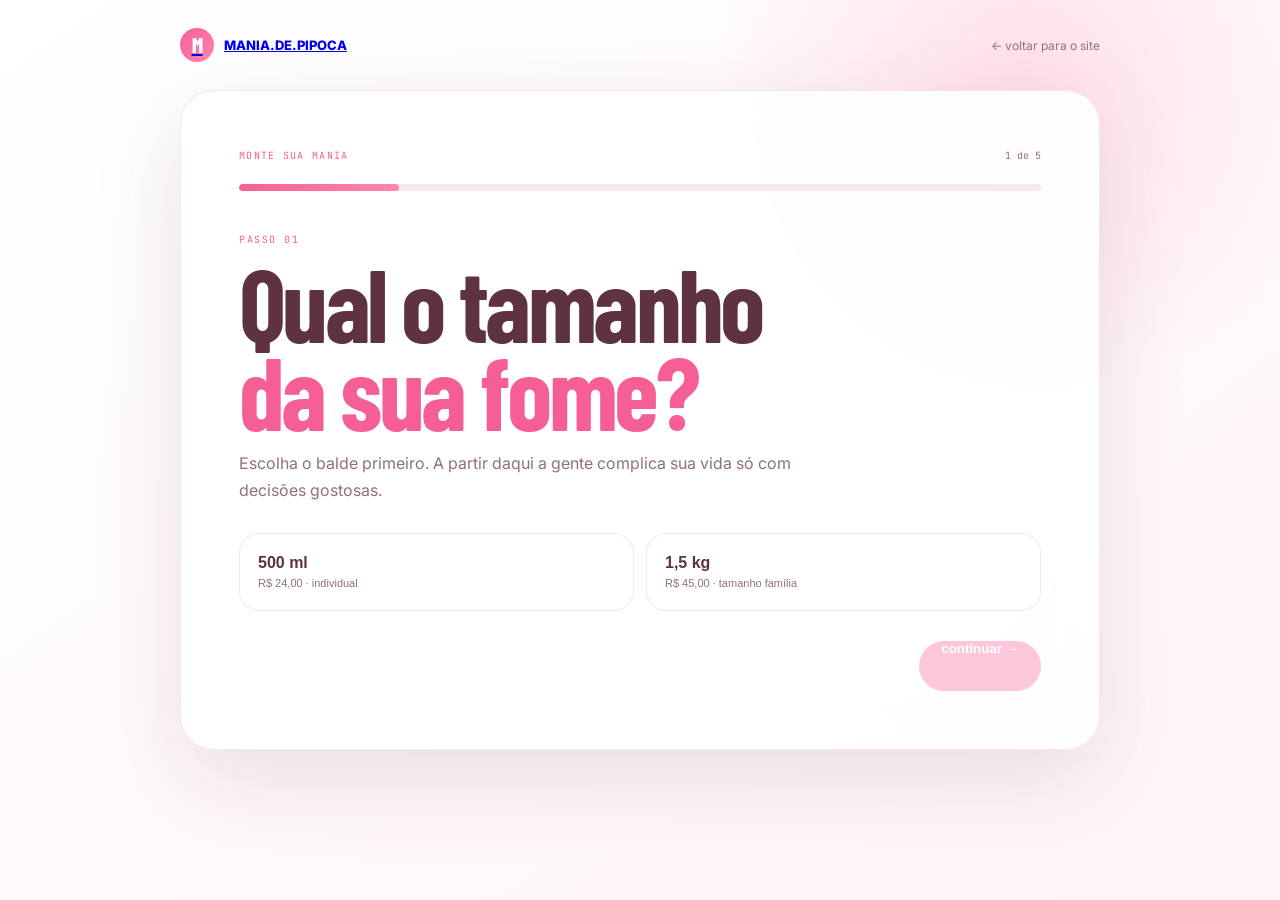
==== monte.html @ 76d33dfb "Cria fluxo em formato de quiz para montar o balde" ====
<!DOCTYPE html>
<html lang="pt-BR">
<head>
  <meta charset="UTF-8" />
  <meta name="viewport" content="width=device-width, initial-scale=1.0" />
  <meta name="theme-color" content="#fff8fb" />
  <title>Monte sua Mania | Mania de Pipoca</title>
  <link rel="preconnect" href="https://fonts.googleapis.com" />
  <link rel="preconnect" href="https://fonts.gstatic.com" crossorigin />
  <link href="https://fonts.googleapis.com/css2?family=Barlow+Condensed:wght@500;600;700;800&family=Inter:wght@400;500;600;700&family=JetBrains+Mono:wght@400;500&display=swap" rel="stylesheet" />
  <style>
    :root{--bg:#fff9fb;--pink:#f65f96;--pink2:#ff86b0;--pink-soft:#ffe4ee;--choc:#5f3240;--muted:#8e717b;--line:rgba(95,50,64,.10)}*{box-sizing:border-box}body{margin:0;min-height:100vh;background:radial-gradient(circle at 80% 10%,rgba(255,207,224,.65),transparent 24%),linear-gradient(145deg,#fff,#fff5f8);color:var(--choc);font-family:Inter,sans-serif}.shell{width:min(920px,calc(100% - 28px));margin:0 auto;padding:28px 0 52px}.top{display:flex;align-items:center;justify-content:space-between;gap:16px;margin-bottom:28px}.brand{display:flex;align-items:center;gap:10px;font-size:13px;font-weight:800}.brand-dot{width:34px;height:34px;border-radius:50%;display:grid;place-items:center;background:linear-gradient(135deg,var(--pink),var(--pink2));color:#fff;font-family:"Barlow Condensed";font-size:20px}.back{color:var(--muted);font-size:12px;text-decoration:none}.quiz{position:relative;overflow:hidden;padding:clamp(26px,6vw,58px);border:1px solid var(--line);border-radius:34px;background:rgba(255,255,255,.88);box-shadow:0 30px 90px rgba(113,58,78,.14);backdrop-filter:blur(18px)}.progress-top{display:flex;justify-content:space-between;gap:16px;align-items:center;margin-bottom:22px}.progress-label{font-family:"JetBrains Mono";font-size:10px;letter-spacing:.13em;color:var(--pink);text-transform:uppercase}.progress-count{font-family:"JetBrains Mono";font-size:10px;color:var(--muted)}.bar{height:7px;border-radius:999px;background:#f7e8ee;overflow:hidden;margin-bottom:42px}.bar span{display:block;height:100%;width:20%;border-radius:inherit;background:linear-gradient(90deg,var(--pink),var(--pink2));transition:width .3s ease}.step{display:none}.step.active{display:block}.kicker{font-family:"JetBrains Mono";font-size:10px;letter-spacing:.15em;color:var(--pink);text-transform:uppercase;margin-bottom:12px}.step h1{font-family:"Barlow Condensed";font-size:clamp(3.2rem,8vw,6.4rem);line-height:.86;letter-spacing:-.035em;margin:0 0 16px}.step h1 span{color:var(--pink)}.lead{max-width:620px;color:var(--muted);line-height:1.7;margin-bottom:28px}.choices{display:grid;grid-template-columns:repeat(2,minmax(0,1fr));gap:12px}.choice{min-height:78px;padding:18px;border:1px solid var(--line);border-radius:20px;background:#fff;text-align:left;color:var(--choc);font-weight:800;font-size:16px;cursor:pointer;transition:.2s ease}.choice small{display:block;margin-top:5px;color:var(--muted);font-weight:500;font-size:11px}.choice:hover{transform:translateY(-2px);border-color:#ffabc9}.choice.selected{color:#fff;border-color:transparent;background:linear-gradient(135deg,var(--pink),var(--pink2));box-shadow:0 15px 35px rgba(246,95,150,.22)}.choice.selected small{color:#fff3f7}.choice.full{grid-column:1/-1}.nav{display:flex;justify-content:space-between;gap:12px;margin-top:30px}.nav button{min-height:50px;padding:0 22px;border-radius:999px;border:0;font-weight:800;cursor:pointer}.prev{background:#fff0f5;color:var(--choc)}.next{margin-left:auto;background:var(--pink);color:#fff}.next:disabled{opacity:.35;cursor:not-allowed}.summary{padding:24px;border-radius:24px;background:#5f3240;color:#fff}.summary-row{display:flex;justify-content:space-between;gap:18px;padding:12px 0;border-bottom:1px solid rgba(255,255,255,.12)}.summary-row:last-child{border-bottom:0}.summary-row span{color:#ffd7e5;font-size:12px}.summary-row strong{text-align:right}.finish{display:block;margin-top:22px;width:100%;min-height:54px;border:0;border-radius:999px;background:var(--pink);color:#fff;font-weight:800;font-size:15px;cursor:pointer}.double-note{display:inline-flex;margin-top:15px;padding:8px 11px;border-radius:999px;background:#fff0f5;color:#dc3d78;font-size:11px;font-weight:700}@media(max-width:640px){.choices{grid-template-columns:1fr}.choice.full{grid-column:auto}.quiz{padding:24px 18px;border-radius:26px}.step h1{font-size:3.8rem}.top{margin-bottom:18px}}
  </style>
</head>
<body>
  <main class="shell">
    <div class="top"><a class="brand" href="index.html"><span class="brand-dot">M</span><span>MANIA.DE.PIPOCA</span></a><a class="back" href="index.html">← voltar para o site</a></div>
    <section class="quiz">
      <div class="progress-top"><span class="progress-label">Monte sua Mania</span><span class="progress-count" id="progress-count">1 de 5</span></div>
      <div class="bar"><span id="progress-bar"></span></div>

      <div class="step active" data-step="1">
        <div class="kicker">PASSO 01</div><h1>Qual o tamanho<br /><span>da sua fome?</span></h1><p class="lead">Escolha o balde primeiro. A partir daqui a gente complica sua vida só com decisões gostosas.</p>
        <div class="choices"><button class="choice" data-key="size" data-value="500 ml"><strong>500 ml</strong><small>R$ 24,00 · individual</small></button><button class="choice" data-key="size" data-value="1,5 kg"><strong>1,5 kg</strong><small>R$ 45,00 · tamanho família</small></button></div>
      </div>

      <div class="step" data-step="2">
        <div class="kicker">PASSO 02</div><h1>Escolha sua<br /><span>pipoca.</span></h1><p class="lead">Uma base. Cinco possibilidades. A humanidade levou milhares de anos para chegar nesse nível de escolha.</p>
        <div class="choices"><button class="choice" data-key="popcorn" data-value="Caramelo">Caramelo</button><button class="choice" data-key="popcorn" data-value="Chocolate">Chocolate</button><button class="choice" data-key="popcorn" data-value="Leite Ninho">Leite Ninho</button><button class="choice" data-key="popcorn" data-value="Morango">Morango</button><button class="choice full" data-key="popcorn" data-value="Paçoca">Paçoca</button></div>
      </div>

      <div class="step" data-step="3">
        <div class="kicker">PASSO 03</div><h1>Primeiro<br /><span>recheio.</span></h1><p class="lead">Escolha a primeira camada de caos cremoso.</p>
        <div class="choices"><button class="choice" data-key="fill1" data-value="Nutella">Nutella</button><button class="choice" data-key="fill1" data-value="Leite Ninho">Leite Ninho</button><button class="choice" data-key="fill1" data-value="Doce de Leite">Doce de Leite</button><button class="choice" data-key="fill1" data-value="Brigadeiro">Brigadeiro</button><button class="choice full" data-key="fill1" data-value="Pistache">Pistache</button></div>
      </div>

      <div class="step" data-step="4">
        <div class="kicker">PASSO 04</div><h1>Segundo<br /><span>recheio.</span></h1><p class="lead">Pode repetir o primeiro. Nutella + Nutella não só é permitido como é uma demonstração clara de prioridades.</p><span class="double-note">✓ recheios podem ser repetidos</span>
        <div class="choices" style="margin-top:18px"><button class="choice" data-key="fill2" data-value="Nutella">Nutella</button><button class="choice" data-key="fill2" data-value="Leite Ninho">Leite Ninho</button><button class="choice" data-key="fill2" data-value="Doce de Leite">Doce de Leite</button><button class="choice" data-key="fill2" data-value="Brigadeiro">Brigadeiro</button><button class="choice full" data-key="fill2" data-value="Pistache">Pistache</button></div>
      </div>

      <div class="step" data-step="5">
        <div class="kicker">PRONTO</div><h1>Sua Mania<br /><span>ficou assim.</span></h1><p class="lead">Confere sua combinação antes de seguir para o pedido.</p>
        <div class="summary"><div class="summary-row"><span>Tamanho</span><strong id="sum-size"></strong></div><div class="summary-row"><span>Pipoca</span><strong id="sum-popcorn"></strong></div><div class="summary-row"><span>Recheio 1</span><strong id="sum-fill1"></strong></div><div class="summary-row"><span>Recheio 2</span><strong id="sum-fill2"></strong></div><div class="summary-row"><span>Preço</span><strong id="sum-price"></strong></div></div>
        <button class="finish" id="finish">Finalizar meu balde →</button>
      </div>

      <div class="nav"><button class="prev" id="prev" type="button">← voltar</button><button class="next" id="next" type="button" disabled>continuar →</button></div>
    </section>
  </main>
  <script>
    const state={size:'',popcorn:'',fill1:'',fill2:''};let step=1;
    const steps=[...document.querySelectorAll('.step')],bar=document.querySelector('#progress-bar'),count=document.querySelector('#progress-count'),prev=document.querySelector('#prev'),next=document.querySelector('#next');
    const qs=new URLSearchParams(location.search);const preset=qs.get('tamanho');if(preset){state.size=preset==='500'?'500 ml':preset==='1500'?'1,5 kg':'';}
    function render(){steps.forEach(s=>s.classList.toggle('active',Number(s.dataset.step)===step));bar.style.width=`${step*20}%`;count.textContent=`${step} de 5`;prev.style.visibility=step===1?'hidden':'visible';next.style.display=step===5?'none':'inline-flex';const key=['','size','popcorn','fill1','fill2'][step];next.disabled=step<5&&!state[key];document.querySelectorAll('.choice').forEach(b=>b.classList.toggle('selected',state[b.dataset.key]===b.dataset.value));if(step===5){document.querySelector('#sum-size').textContent=state.size;document.querySelector('#sum-popcorn').textContent=state.popcorn;document.querySelector('#sum-fill1').textContent=state.fill1;document.querySelector('#sum-fill2').textContent=state.fill2;document.querySelector('#sum-price').textContent=state.size==='1,5 kg'?'R$ 45,00':'R$ 24,00';}}
    document.querySelectorAll('.choice').forEach(b=>b.addEventListener('click',()=>{state[b.dataset.key]=b.dataset.value;render();setTimeout(()=>{if(step<5){step++;render();}},180)}));
    next.addEventListener('click',()=>{if(step<5){step++;render();}});prev.addEventListener('click',()=>{if(step>1){step--;render();}});
    document.querySelector('#finish').addEventListener('click',()=>{const msg=`Mania de Pipoca: ${state.size} | Pipoca: ${state.popcorn} | Recheios: ${state.fill1} + ${state.fill2}`;alert(msg);});
    render();
  </script>
</body>
</html>
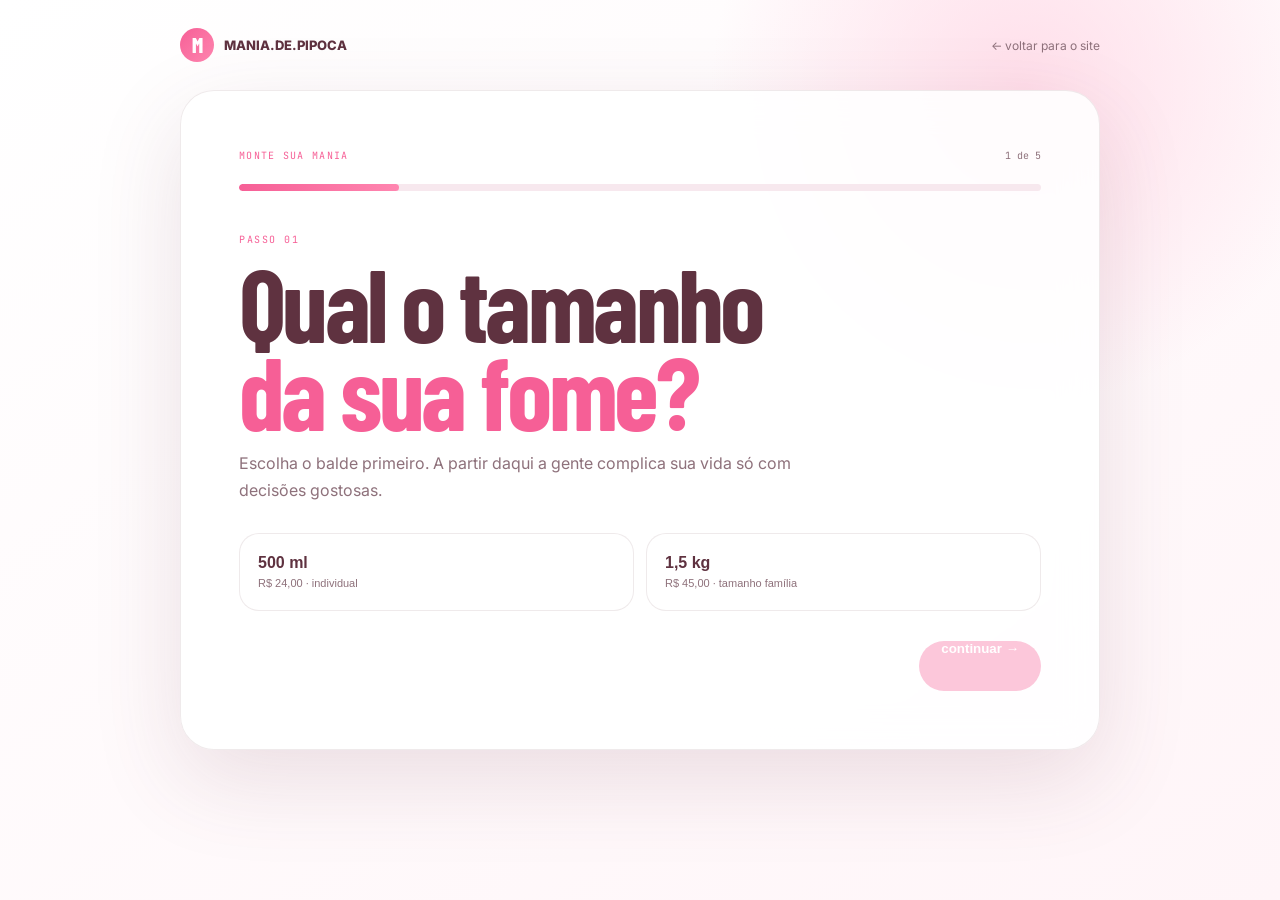
==== commit 6e6ad68a: "Finaliza pedido pelo WhatsApp com mensagem personalizada" ====
--- a/monte.html
+++ b/monte.html
@@ -9,7 +9,7 @@
   <link rel="preconnect" href="https://fonts.gstatic.com" crossorigin />
   <link href="https://fonts.googleapis.com/css2?family=Barlow+Condensed:wght@500;600;700;800&family=Inter:wght@400;500;600;700&family=JetBrains+Mono:wght@400;500&display=swap" rel="stylesheet" />
   <style>
-    :root{--bg:#fff9fb;--pink:#f65f96;--pink2:#ff86b0;--pink-soft:#ffe4ee;--choc:#5f3240;--muted:#8e717b;--line:rgba(95,50,64,.10)}*{box-sizing:border-box}body{margin:0;min-height:100vh;background:radial-gradient(circle at 80% 10%,rgba(255,207,224,.65),transparent 24%),linear-gradient(145deg,#fff,#fff5f8);color:var(--choc);font-family:Inter,sans-serif}.shell{width:min(920px,calc(100% - 28px));margin:0 auto;padding:28px 0 52px}.top{display:flex;align-items:center;justify-content:space-between;gap:16px;margin-bottom:28px}.brand{display:flex;align-items:center;gap:10px;font-size:13px;font-weight:800}.brand-dot{width:34px;height:34px;border-radius:50%;display:grid;place-items:center;background:linear-gradient(135deg,var(--pink),var(--pink2));color:#fff;font-family:"Barlow Condensed";font-size:20px}.back{color:var(--muted);font-size:12px;text-decoration:none}.quiz{position:relative;overflow:hidden;padding:clamp(26px,6vw,58px);border:1px solid var(--line);border-radius:34px;background:rgba(255,255,255,.88);box-shadow:0 30px 90px rgba(113,58,78,.14);backdrop-filter:blur(18px)}.progress-top{display:flex;justify-content:space-between;gap:16px;align-items:center;margin-bottom:22px}.progress-label{font-family:"JetBrains Mono";font-size:10px;letter-spacing:.13em;color:var(--pink);text-transform:uppercase}.progress-count{font-family:"JetBrains Mono";font-size:10px;color:var(--muted)}.bar{height:7px;border-radius:999px;background:#f7e8ee;overflow:hidden;margin-bottom:42px}.bar span{display:block;height:100%;width:20%;border-radius:inherit;background:linear-gradient(90deg,var(--pink),var(--pink2));transition:width .3s ease}.step{display:none}.step.active{display:block}.kicker{font-family:"JetBrains Mono";font-size:10px;letter-spacing:.15em;color:var(--pink);text-transform:uppercase;margin-bottom:12px}.step h1{font-family:"Barlow Condensed";font-size:clamp(3.2rem,8vw,6.4rem);line-height:.86;letter-spacing:-.035em;margin:0 0 16px}.step h1 span{color:var(--pink)}.lead{max-width:620px;color:var(--muted);line-height:1.7;margin-bottom:28px}.choices{display:grid;grid-template-columns:repeat(2,minmax(0,1fr));gap:12px}.choice{min-height:78px;padding:18px;border:1px solid var(--line);border-radius:20px;background:#fff;text-align:left;color:var(--choc);font-weight:800;font-size:16px;cursor:pointer;transition:.2s ease}.choice small{display:block;margin-top:5px;color:var(--muted);font-weight:500;font-size:11px}.choice:hover{transform:translateY(-2px);border-color:#ffabc9}.choice.selected{color:#fff;border-color:transparent;background:linear-gradient(135deg,var(--pink),var(--pink2));box-shadow:0 15px 35px rgba(246,95,150,.22)}.choice.selected small{color:#fff3f7}.choice.full{grid-column:1/-1}.nav{display:flex;justify-content:space-between;gap:12px;margin-top:30px}.nav button{min-height:50px;padding:0 22px;border-radius:999px;border:0;font-weight:800;cursor:pointer}.prev{background:#fff0f5;color:var(--choc)}.next{margin-left:auto;background:var(--pink);color:#fff}.next:disabled{opacity:.35;cursor:not-allowed}.summary{padding:24px;border-radius:24px;background:#5f3240;color:#fff}.summary-row{display:flex;justify-content:space-between;gap:18px;padding:12px 0;border-bottom:1px solid rgba(255,255,255,.12)}.summary-row:last-child{border-bottom:0}.summary-row span{color:#ffd7e5;font-size:12px}.summary-row strong{text-align:right}.finish{display:block;margin-top:22px;width:100%;min-height:54px;border:0;border-radius:999px;background:var(--pink);color:#fff;font-weight:800;font-size:15px;cursor:pointer}.double-note{display:inline-flex;margin-top:15px;padding:8px 11px;border-radius:999px;background:#fff0f5;color:#dc3d78;font-size:11px;font-weight:700}@media(max-width:640px){.choices{grid-template-columns:1fr}.choice.full{grid-column:auto}.quiz{padding:24px 18px;border-radius:26px}.step h1{font-size:3.8rem}.top{margin-bottom:18px}}
+    :root{--bg:#fff9fb;--pink:#f65f96;--pink2:#ff86b0;--pink-soft:#ffe4ee;--choc:#5f3240;--muted:#8e717b;--line:rgba(95,50,64,.10)}*{box-sizing:border-box}body{margin:0;min-height:100vh;background:radial-gradient(circle at 80% 10%,rgba(255,207,224,.65),transparent 24%),linear-gradient(145deg,#fff,#fff5f8);color:var(--choc);font-family:Inter,sans-serif}.shell{width:min(920px,calc(100% - 28px));margin:0 auto;padding:28px 0 52px}.top{display:flex;align-items:center;justify-content:space-between;gap:16px;margin-bottom:28px}.brand{display:flex;align-items:center;gap:10px;font-size:13px;font-weight:800;color:inherit;text-decoration:none}.brand-dot{width:34px;height:34px;border-radius:50%;display:grid;place-items:center;background:linear-gradient(135deg,var(--pink),var(--pink2));color:#fff;font-family:"Barlow Condensed";font-size:20px}.back{color:var(--muted);font-size:12px;text-decoration:none}.quiz{position:relative;overflow:hidden;padding:clamp(26px,6vw,58px);border:1px solid var(--line);border-radius:34px;background:rgba(255,255,255,.88);box-shadow:0 30px 90px rgba(113,58,78,.14);backdrop-filter:blur(18px)}.progress-top{display:flex;justify-content:space-between;gap:16px;align-items:center;margin-bottom:22px}.progress-label{font-family:"JetBrains Mono";font-size:10px;letter-spacing:.13em;color:var(--pink);text-transform:uppercase}.progress-count{font-family:"JetBrains Mono";font-size:10px;color:var(--muted)}.bar{height:7px;border-radius:999px;background:#f7e8ee;overflow:hidden;margin-bottom:42px}.bar span{display:block;height:100%;width:20%;border-radius:inherit;background:linear-gradient(90deg,var(--pink),var(--pink2));transition:width .3s ease}.step{display:none}.step.active{display:block}.kicker{font-family:"JetBrains Mono";font-size:10px;letter-spacing:.15em;color:var(--pink);text-transform:uppercase;margin-bottom:12px}.step h1{font-family:"Barlow Condensed";font-size:clamp(3.2rem,8vw,6.4rem);line-height:.86;letter-spacing:-.035em;margin:0 0 16px}.step h1 span{color:var(--pink)}.lead{max-width:620px;color:var(--muted);line-height:1.7;margin-bottom:28px}.choices{display:grid;grid-template-columns:repeat(2,minmax(0,1fr));gap:12px}.choice{min-height:78px;padding:18px;border:1px solid var(--line);border-radius:20px;background:#fff;text-align:left;color:var(--choc);font-weight:800;font-size:16px;cursor:pointer;transition:.2s ease}.choice small{display:block;margin-top:5px;color:var(--muted);font-weight:500;font-size:11px}.choice:hover{transform:translateY(-2px);border-color:#ffabc9}.choice.selected{color:#fff;border-color:transparent;background:linear-gradient(135deg,var(--pink),var(--pink2));box-shadow:0 15px 35px rgba(246,95,150,.22)}.choice.selected small{color:#fff3f7}.choice.full{grid-column:1/-1}.nav{display:flex;justify-content:space-between;gap:12px;margin-top:30px}.nav button{min-height:50px;padding:0 22px;border-radius:999px;border:0;font-weight:800;cursor:pointer}.prev{background:#fff0f5;color:var(--choc)}.next{margin-left:auto;background:var(--pink);color:#fff}.next:disabled{opacity:.35;cursor:not-allowed}.summary{padding:24px;border-radius:24px;background:#5f3240;color:#fff}.summary-row{display:flex;justify-content:space-between;gap:18px;padding:12px 0;border-bottom:1px solid rgba(255,255,255,.12)}.summary-row:last-child{border-bottom:0}.summary-row span{color:#ffd7e5;font-size:12px}.summary-row strong{text-align:right}.finish{display:flex;align-items:center;justify-content:center;gap:10px;margin-top:22px;width:100%;min-height:56px;border:0;border-radius:999px;background:#25d366;color:#fff;font-weight:800;font-size:15px;cursor:pointer;box-shadow:0 16px 34px rgba(37,211,102,.22)}.finish:hover{filter:brightness(.97);transform:translateY(-1px)}.double-note{display:inline-flex;margin-top:15px;padding:8px 11px;border-radius:999px;background:#fff0f5;color:#dc3d78;font-size:11px;font-weight:700}.whatsapp-note{text-align:center;margin:10px 0 0;color:var(--muted);font-size:11px}@media(max-width:640px){.choices{grid-template-columns:1fr}.choice.full{grid-column:auto}.quiz{padding:24px 18px;border-radius:26px}.step h1{font-size:3.8rem}.top{margin-bottom:18px}}
   </style>
 </head>
 <body>
@@ -25,24 +25,25 @@
       </div>
 
       <div class="step" data-step="2">
-        <div class="kicker">PASSO 02</div><h1>Escolha sua<br /><span>pipoca.</span></h1><p class="lead">Uma base. Cinco possibilidades. A humanidade levou milhares de anos para chegar nesse nível de escolha.</p>
+        <div class="kicker">PASSO 02</div><h1>Escolha sua<br /><span>pipoca.</span></h1><p class="lead">Uma base. Cinco possibilidades.</p>
         <div class="choices"><button class="choice" data-key="popcorn" data-value="Caramelo">Caramelo</button><button class="choice" data-key="popcorn" data-value="Chocolate">Chocolate</button><button class="choice" data-key="popcorn" data-value="Leite Ninho">Leite Ninho</button><button class="choice" data-key="popcorn" data-value="Morango">Morango</button><button class="choice full" data-key="popcorn" data-value="Paçoca">Paçoca</button></div>
       </div>
 
       <div class="step" data-step="3">
-        <div class="kicker">PASSO 03</div><h1>Primeiro<br /><span>recheio.</span></h1><p class="lead">Escolha a primeira camada de caos cremoso.</p>
+        <div class="kicker">PASSO 03</div><h1>Primeiro<br /><span>recheio.</span></h1><p class="lead">Escolha a primeira camada de recheio.</p>
         <div class="choices"><button class="choice" data-key="fill1" data-value="Nutella">Nutella</button><button class="choice" data-key="fill1" data-value="Leite Ninho">Leite Ninho</button><button class="choice" data-key="fill1" data-value="Doce de Leite">Doce de Leite</button><button class="choice" data-key="fill1" data-value="Brigadeiro">Brigadeiro</button><button class="choice full" data-key="fill1" data-value="Pistache">Pistache</button></div>
       </div>
 
       <div class="step" data-step="4">
-        <div class="kicker">PASSO 04</div><h1>Segundo<br /><span>recheio.</span></h1><p class="lead">Pode repetir o primeiro. Nutella + Nutella não só é permitido como é uma demonstração clara de prioridades.</p><span class="double-note">✓ recheios podem ser repetidos</span>
+        <div class="kicker">PASSO 04</div><h1>Segundo<br /><span>recheio.</span></h1><p class="lead">Pode repetir o primeiro. Duplo recheio significa exatamente o que deveria significar.</p><span class="double-note">✓ recheios podem ser repetidos</span>
         <div class="choices" style="margin-top:18px"><button class="choice" data-key="fill2" data-value="Nutella">Nutella</button><button class="choice" data-key="fill2" data-value="Leite Ninho">Leite Ninho</button><button class="choice" data-key="fill2" data-value="Doce de Leite">Doce de Leite</button><button class="choice" data-key="fill2" data-value="Brigadeiro">Brigadeiro</button><button class="choice full" data-key="fill2" data-value="Pistache">Pistache</button></div>
       </div>
 
       <div class="step" data-step="5">
-        <div class="kicker">PRONTO</div><h1>Sua Mania<br /><span>ficou assim.</span></h1><p class="lead">Confere sua combinação antes de seguir para o pedido.</p>
+        <div class="kicker">PRONTO</div><h1>Sua Mania<br /><span>ficou assim.</span></h1><p class="lead">Confere sua combinação e manda o pedido direto no WhatsApp.</p>
         <div class="summary"><div class="summary-row"><span>Tamanho</span><strong id="sum-size"></strong></div><div class="summary-row"><span>Pipoca</span><strong id="sum-popcorn"></strong></div><div class="summary-row"><span>Recheio 1</span><strong id="sum-fill1"></strong></div><div class="summary-row"><span>Recheio 2</span><strong id="sum-fill2"></strong></div><div class="summary-row"><span>Preço</span><strong id="sum-price"></strong></div></div>
-        <button class="finish" id="finish">Finalizar meu balde →</button>
+        <button class="finish" id="finish" type="button">Enviar pedido no WhatsApp →</button>
+        <p class="whatsapp-note">A mensagem já vai preenchida com todas as escolhas do seu balde.</p>
       </div>
 
       <div class="nav"><button class="prev" id="prev" type="button">← voltar</button><button class="next" id="next" type="button" disabled>continuar →</button></div>
@@ -52,10 +53,25 @@
     const state={size:'',popcorn:'',fill1:'',fill2:''};let step=1;
     const steps=[...document.querySelectorAll('.step')],bar=document.querySelector('#progress-bar'),count=document.querySelector('#progress-count'),prev=document.querySelector('#prev'),next=document.querySelector('#next');
     const qs=new URLSearchParams(location.search);const preset=qs.get('tamanho');if(preset){state.size=preset==='500'?'500 ml':preset==='1500'?'1,5 kg':'';}
-    function render(){steps.forEach(s=>s.classList.toggle('active',Number(s.dataset.step)===step));bar.style.width=`${step*20}%`;count.textContent=`${step} de 5`;prev.style.visibility=step===1?'hidden':'visible';next.style.display=step===5?'none':'inline-flex';const key=['','size','popcorn','fill1','fill2'][step];next.disabled=step<5&&!state[key];document.querySelectorAll('.choice').forEach(b=>b.classList.toggle('selected',state[b.dataset.key]===b.dataset.value));if(step===5){document.querySelector('#sum-size').textContent=state.size;document.querySelector('#sum-popcorn').textContent=state.popcorn;document.querySelector('#sum-fill1').textContent=state.fill1;document.querySelector('#sum-fill2').textContent=state.fill2;document.querySelector('#sum-price').textContent=state.size==='1,5 kg'?'R$ 45,00':'R$ 24,00';}}
+    function price(){return state.size==='1,5 kg'?'R$ 45,00':'R$ 24,00';}
+    function render(){steps.forEach(s=>s.classList.toggle('active',Number(s.dataset.step)===step));bar.style.width=`${step*20}%`;count.textContent=`${step} de 5`;prev.style.visibility=step===1?'hidden':'visible';next.style.display=step===5?'none':'inline-flex';const key=['','size','popcorn','fill1','fill2'][step];next.disabled=step<5&&!state[key];document.querySelectorAll('.choice').forEach(b=>b.classList.toggle('selected',state[b.dataset.key]===b.dataset.value));if(step===5){document.querySelector('#sum-size').textContent=state.size;document.querySelector('#sum-popcorn').textContent=state.popcorn;document.querySelector('#sum-fill1').textContent=state.fill1;document.querySelector('#sum-fill2').textContent=state.fill2;document.querySelector('#sum-price').textContent=price();}}
     document.querySelectorAll('.choice').forEach(b=>b.addEventListener('click',()=>{state[b.dataset.key]=b.dataset.value;render();setTimeout(()=>{if(step<5){step++;render();}},180)}));
     next.addEventListener('click',()=>{if(step<5){step++;render();}});prev.addEventListener('click',()=>{if(step>1){step--;render();}});
-    document.querySelector('#finish').addEventListener('click',()=>{const msg=`Mania de Pipoca: ${state.size} | Pipoca: ${state.popcorn} | Recheios: ${state.fill1} + ${state.fill2}`;alert(msg);});
+    document.querySelector('#finish').addEventListener('click',()=>{
+      const message=[
+        'Olá! Quero fazer um pedido na Mania de Pipoca 🍿',
+        '',
+        `🥤 Tamanho do balde: ${state.size}`,
+        `🍿 Tipo de pipoca: ${state.popcorn}`,
+        `🍫 Recheio 1: ${state.fill1}`,
+        `🍫 Recheio 2: ${state.fill2}`,
+        `💰 Valor: ${price()}`,
+        '',
+        'Gostaria de confirmar meu pedido.'
+      ].join('\n');
+      const whatsappUrl=`https://wa.me/5516982145467?text=${encodeURIComponent(message)}`;
+      window.location.href=whatsappUrl;
+    });
     render();
   </script>
 </body>
